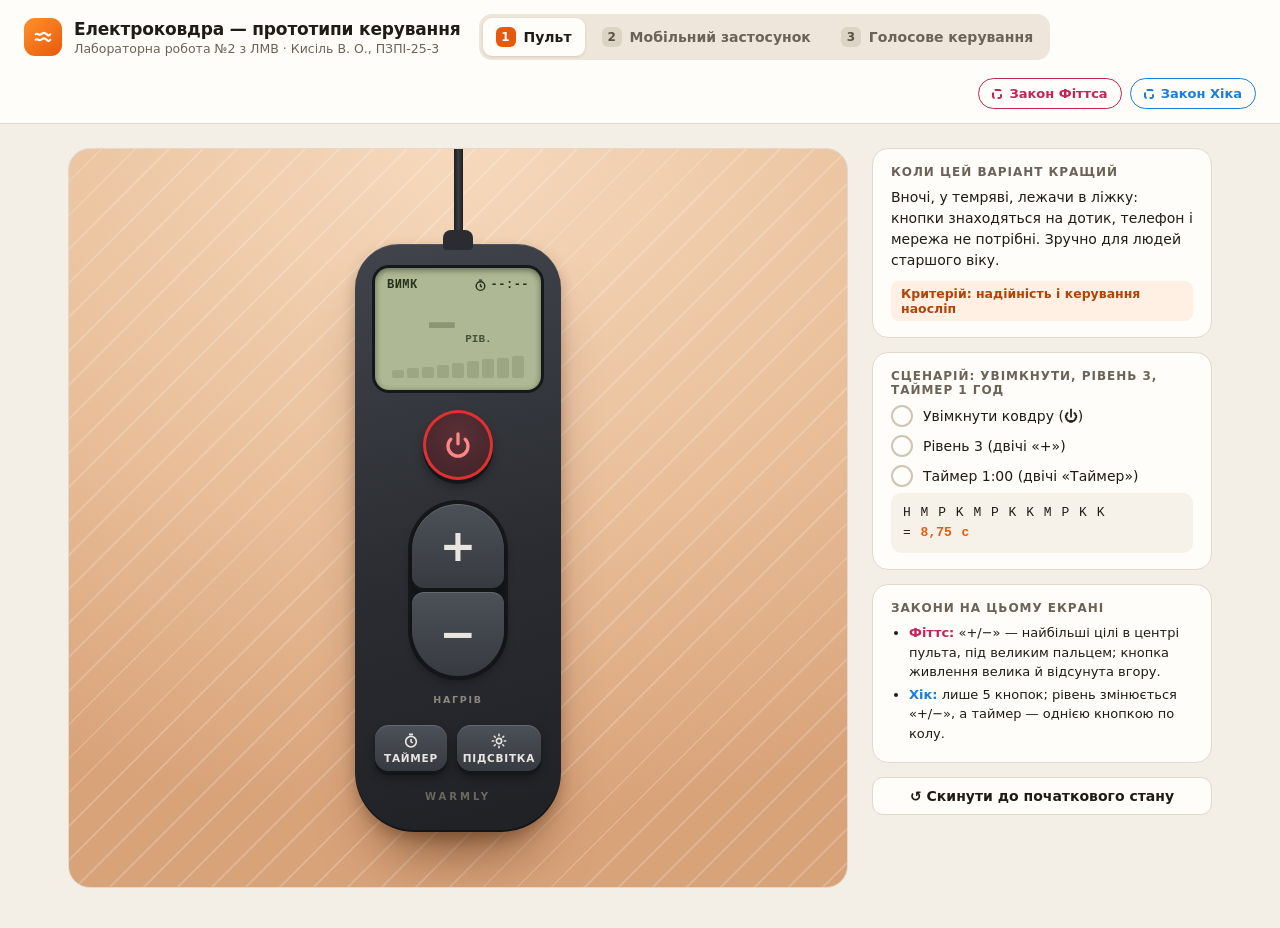
==== index.html @ 51c8631b "Розбити прототип на сторінки, стилі, скрипти та шрифти - index.html / app.html / voice.html — окрема" ====
<!DOCTYPE html>
<html lang="uk">
<head>
<meta charset="utf-8">
<meta name="viewport" content="width=device-width, initial-scale=1">
<title>Пульт — керування електроковдрою</title>
<link rel="stylesheet" href="css/fonts.css">
<link rel="stylesheet" href="css/base.css">
<link rel="stylesheet" href="css/remote.css">
</head>
<body>

<header class="top">
  <div class="brand">
    <div class="logo"><svg viewBox="0 0 24 24" width="22" height="22" fill="none" stroke="#fff" stroke-width="2.2" stroke-linecap="round"><path d="M4 9c2-2 4 2 6 0s4-2 6 0 2 2 4 0"/><path d="M4 15c2-2 4 2 6 0s4-2 6 0 2 2 4 0"/></svg></div>
    <div><h1>Електроковдра — прототипи керування</h1><p>Лабораторна робота №2 з ЛМВ · Кисіль В. О., ПЗПІ-25-3</p></div>
  </div>
  <nav class="tabs" aria-label="Варіанти інтерфейсу">
    <a href="index.html" data-tab="remote" aria-current="page"><span class="n">1</span>Пульт</a>
    <a href="app.html" data-tab="app"><span class="n">2</span>Мобільний застосунок</a>
    <a href="voice.html" data-tab="voice"><span class="n">3</span>Голосове керування</a>
  </nav>
  <div class="laws">
    <button class="law f" id="lawFitts" aria-pressed="false"><i></i>Закон Фіттса</button>
    <button class="law h" id="lawHick" aria-pressed="false"><i></i>Закон Хіка</button>
  </div>
</header>

<main>
<section class="panel active" id="tab-remote">
  <div class="stage" id="stage-remote">
    <div class="overlay"></div>
    <div class="remote" id="remote">
      <div class="lcd off" id="r-lcd">
        <div class="lcd-row"><span id="r-pow">ВИМК</span><span class="t"><svg viewBox="0 0 24 24" width="13" height="13" fill="none" stroke="currentColor" stroke-width="2.6"><circle cx="12" cy="13" r="8"/><path d="M12 9v4l2.5 2M9 2h6"/></svg><span id="r-timer">--:--</span></span></div>
        <div class="lcd-level"><b id="r-level">–</b><small>РІВ.</small></div>
        <div class="lcd-bars" id="r-bars"></div>
      </div>
      <div class="rkeys" id="r-keys" data-hick="лише 5 кнопок" data-hick-pos="right">
        <button class="rbtn power" id="r-power" aria-label="Увімк./вимк." data-fitts="велика окрема кнопка"><svg viewBox="0 0 24 24" fill="none" stroke="#ff8787" stroke-width="2.6" stroke-linecap="round"><path d="M12 3v8"/><path d="M6.3 7.3a8 8 0 1 0 11.4 0"/></svg></button>
        <div class="rocker" id="r-rocker" data-fitts="+/− найбільші, під пальцем">
          <button class="rbtn plus" id="r-plus" aria-label="Тепліше">+</button>
          <button class="rbtn minus" id="r-minus" aria-label="Холодніше">−</button>
        </div>
        <div class="engrave">НАГРІВ</div>
        <div class="rrow">
          <button class="rbtn" id="r-timerbtn" data-hick="таймер — 1 кнопка по колу" data-hick-pos="below"><svg viewBox="0 0 24 24" fill="none" stroke="currentColor" stroke-width="2.4"><circle cx="12" cy="13" r="8"/><path d="M12 9v4l2.5 2M9 2h6"/></svg>ТАЙМЕР</button>
          <button class="rbtn" id="r-light"><svg viewBox="0 0 24 24" fill="none" stroke="currentColor" stroke-width="2.4" stroke-linecap="round"><circle cx="12" cy="12" r="4"/><path d="M12 2v2M12 20v2M4.9 4.9l1.4 1.4M17.7 17.7l1.4 1.4M2 12h2M20 12h2M4.9 19.1l1.4-1.4M17.7 6.3l1.4-1.4"/></svg>ПІДСВІТКА</button>
        </div>
      </div>
      <div class="brandmark">WARMLY</div>
    </div>
  </div>
  <aside class="info">
    <div class="card">
      <h3>Коли цей варіант кращий</h3>
      <p>Вночі, у темряві, лежачи в ліжку: кнопки знаходяться на дотик, телефон і мережа не потрібні. Зручно для людей старшого віку.</p>
      <span class="crit">Критерій: надійність і керування наосліп</span>
    </div>
    <div class="card">
      <h3>Сценарій: увімкнути, рівень 3, таймер 1 год</h3>
      <ul class="steps" id="steps-remote"></ul>
      <div class="goms">H M P K M P K K M P K K<br>= <b>8,75 с</b></div>
    </div>
    <div class="card">
      <h3>Закони на цьому екрані</h3>
      <ul class="legend">
        <li><span class="f">Фіттс:</span> «+/−» — найбільші цілі в центрі пульта, під великим пальцем; кнопка живлення велика й відсунута вгору.</li>
        <li><span class="h">Хік:</span> лише 5 кнопок; рівень змінюється «+/−», а таймер — однією кнопкою по колу.</li>
      </ul>
    </div>
    <button class="reset" data-reset="remote">↺ Скинути до початкового стану</button>
  </aside>
</section>
</main>

<script src="js/common.js"></script>
<script src="js/remote.js"></script>
</body>
</html>
---- css/fonts.css ----
/* Локальні шрифти: Manrope та JetBrains Mono (кирилиця + латиниця) */
/* Manrope 400 — cyrillic */
@font-face{font-family:'Manrope';font-style:normal;font-weight:400;font-display:swap;src:url(../fonts/manrope-400-cyrillic.woff2) format('woff2');unicode-range:U+0301,U+0400-045F,U+0490-0491,U+04B0-04B1,U+2116}

/* Manrope 400 — latin */
@font-face{font-family:'Manrope';font-style:normal;font-weight:400;font-display:swap;src:url(../fonts/manrope-400-latin.woff2) format('woff2');unicode-range:U+0000-00FF,U+0131,U+0152-0153,U+02BB-02BC,U+02C6,U+02DA,U+02DC,U+0304,U+0308,U+0329,U+2000-206F,U+20AC,U+2122,U+2191,U+2193,U+2212,U+2215,U+FEFF,U+FFFD}

/* Manrope 600 — cyrillic */
@font-face{font-family:'Manrope';font-style:normal;font-weight:600;font-display:swap;src:url(../fonts/manrope-600-cyrillic.woff2) format('woff2');unicode-range:U+0301,U+0400-045F,U+0490-0491,U+04B0-04B1,U+2116}

/* Manrope 600 — latin */
@font-face{font-family:'Manrope';font-style:normal;font-weight:600;font-display:swap;src:url(../fonts/manrope-600-latin.woff2) format('woff2');unicode-range:U+0000-00FF,U+0131,U+0152-0153,U+02BB-02BC,U+02C6,U+02DA,U+02DC,U+0304,U+0308,U+0329,U+2000-206F,U+20AC,U+2122,U+2191,U+2193,U+2212,U+2215,U+FEFF,U+FFFD}

/* Manrope 700 — cyrillic */
@font-face{font-family:'Manrope';font-style:normal;font-weight:700;font-display:swap;src:url(../fonts/manrope-700-cyrillic.woff2) format('woff2');unicode-range:U+0301,U+0400-045F,U+0490-0491,U+04B0-04B1,U+2116}

/* Manrope 700 — latin */
@font-face{font-family:'Manrope';font-style:normal;font-weight:700;font-display:swap;src:url(../fonts/manrope-700-latin.woff2) format('woff2');unicode-range:U+0000-00FF,U+0131,U+0152-0153,U+02BB-02BC,U+02C6,U+02DA,U+02DC,U+0304,U+0308,U+0329,U+2000-206F,U+20AC,U+2122,U+2191,U+2193,U+2212,U+2215,U+FEFF,U+FFFD}

/* Manrope 800 — cyrillic */
@font-face{font-family:'Manrope';font-style:normal;font-weight:800;font-display:swap;src:url(../fonts/manrope-800-cyrillic.woff2) format('woff2');unicode-range:U+0301,U+0400-045F,U+0490-0491,U+04B0-04B1,U+2116}

/* Manrope 800 — latin */
@font-face{font-family:'Manrope';font-style:normal;font-weight:800;font-display:swap;src:url(../fonts/manrope-800-latin.woff2) format('woff2');unicode-range:U+0000-00FF,U+0131,U+0152-0153,U+02BB-02BC,U+02C6,U+02DA,U+02DC,U+0304,U+0308,U+0329,U+2000-206F,U+20AC,U+2122,U+2191,U+2193,U+2212,U+2215,U+FEFF,U+FFFD}

/* JetBrains Mono 700 — cyrillic */
@font-face{font-family:'JetBrains Mono';font-style:normal;font-weight:700;font-display:swap;src:url(../fonts/jetbrains-mono-700-cyrillic.woff2) format('woff2');unicode-range:U+0301,U+0400-045F,U+0490-0491,U+04B0-04B1,U+2116}

/* JetBrains Mono 700 — latin */
@font-face{font-family:'JetBrains Mono';font-style:normal;font-weight:700;font-display:swap;src:url(../fonts/jetbrains-mono-700-latin.woff2) format('woff2');unicode-range:U+0000-00FF,U+0131,U+0152-0153,U+02BB-02BC,U+02C6,U+02DA,U+02DC,U+0304,U+0308,U+0329,U+2000-206F,U+20AC,U+2122,U+2191,U+2193,U+2212,U+2215,U+FEFF,U+FFFD}
---- css/base.css ----
/* Спільні стилі: змінні, верхня панель, макет, позначки законів, бічна панель */
:root{
  --bg:#f3eee6; --paper:#fffdf9; --ink:#1f1b16; --muted:#6c6358; --line:#e2d9cc;
  --heat:#e8590c; --heat-2:#f76707; --heat-soft:#fff0e3;
  --fitts:#c2255c; --hick:#1c7ed6; --ok:#2f9e44;
}
*{box-sizing:border-box}
html,body{margin:0}
body{font-family:Manrope,system-ui,sans-serif;background:var(--bg);color:var(--ink);-webkit-font-smoothing:antialiased}
button{font-family:inherit}

/* ---------- top bar ---------- */
.top{display:flex;align-items:center;gap:18px;padding:14px 24px;background:var(--paper);border-bottom:1px solid var(--line);flex-wrap:wrap;position:sticky;top:0;z-index:20}
.brand{display:flex;align-items:center;gap:12px}
.logo{width:38px;height:38px;border-radius:11px;background:linear-gradient(140deg,#ff922b,#e8590c);display:grid;place-items:center}
.brand h1{font-size:17px;margin:0;font-weight:800;letter-spacing:-.01em}
.brand p{margin:2px 0 0;font-size:12.5px;color:var(--muted)}
.tabs{display:flex;gap:4px;background:#eee6da;padding:4px;border-radius:13px}
.tabs a{text-decoration:none;border:0;background:transparent;padding:9px 13px;border-radius:9px;font-weight:600;font-size:14px;color:var(--muted);cursor:pointer;display:flex;gap:8px;align-items:center}
.tabs a .n{width:20px;height:20px;border-radius:6px;background:#ddd3c4;color:#5b5247;font-size:12px;font-weight:800;display:grid;place-items:center}
.tabs a[aria-current="page"]{background:var(--paper);color:var(--ink);box-shadow:0 1px 3px rgba(60,40,20,.14)}
.tabs a[aria-current="page"] .n{background:var(--heat);color:#fff}
.laws{margin-left:auto;display:flex;gap:8px;align-items:center}
.laws .lbl{font-size:12.5px;color:var(--muted);margin-right:2px}
.law{border:1.5px solid currentColor;background:transparent;border-radius:999px;padding:7px 13px;font-weight:700;font-size:13px;cursor:pointer;display:flex;align-items:center;gap:7px}
.law i{width:10px;height:10px;border-radius:3px;border:2px dashed currentColor}
.law.f{color:var(--fitts)} .law.h{color:var(--hick)}
.law[aria-pressed="true"].f{background:var(--fitts);color:#fff}
.law[aria-pressed="true"].h{background:var(--hick);color:#fff}

/* ---------- layout ---------- */
main{max-width:1200px;margin:0 auto;padding:24px 28px 40px}
.panel{display:none;grid-template-columns:minmax(0,1fr) 340px;gap:24px;align-items:start}
.panel.active{display:grid}
.stage{position:relative;border-radius:22px;min-height:740px;display:grid;place-items:center;padding:40px 30px;border:1px solid var(--line);overflow:hidden}
.overlay{position:absolute;inset:0;pointer-events:none;z-index:200}
.mark{position:absolute;border:2.5px dashed;border-radius:14px}
.mark.f{border-color:var(--fitts);background:rgba(194,37,92,.08)}
.mark.h{border-color:var(--hick);background:rgba(28,126,214,.08)}
.mark .tag{position:absolute;left:-3px;top:-27px;white-space:nowrap;font-weight:700;font-size:12px;color:#fff;padding:4px 9px;border-radius:7px;box-shadow:0 2px 6px rgba(0,0,0,.18)}
.mark.f .tag{background:var(--fitts)} .mark.h .tag{background:var(--hick)}
.mark.below .tag{top:auto;bottom:-27px}
.mark.right .tag{left:auto;right:-3px}
.mark.in .tag{top:6px;left:auto;right:8px}
.mark.side .tag{left:calc(100% + 8px);top:50%;transform:translateY(-50%)}

.info{display:flex;flex-direction:column;gap:14px}
.card{background:var(--paper);border:1px solid var(--line);border-radius:16px;padding:16px 18px}
.card h3{margin:0 0 8px;font-size:12px;text-transform:uppercase;letter-spacing:.08em;color:var(--muted);font-weight:800}
.card p{margin:0;font-size:14px;line-height:1.5}
.card .crit{margin-top:10px;display:inline-block;background:var(--heat-soft);color:#b0440a;font-weight:700;font-size:12.5px;padding:5px 10px;border-radius:8px}
.steps{list-style:none;margin:0;padding:0;display:flex;flex-direction:column;gap:8px}
.steps li{display:flex;gap:10px;align-items:center;font-size:14px}
.steps li .dot{width:22px;height:22px;border-radius:50%;border:2px solid #cfc5b6;flex:none;display:grid;place-items:center;transition:.2s}
.steps li.done .dot{background:var(--ok);border-color:var(--ok)}
.steps li.done .dot::after{content:"";width:9px;height:5px;border:2.5px solid #fff;border-top:0;border-right:0;transform:rotate(-45deg) translate(1px,-1px)}
.steps li.done span{color:var(--muted);text-decoration:line-through}
.goms{font-family:"JetBrains Mono",ui-monospace,monospace;font-size:13px;background:#f6f1e9;border-radius:10px;padding:10px 12px;margin-top:6px;line-height:1.55;word-spacing:2px}
.goms b{color:var(--heat)}
.reset{border:1.5px solid var(--line);background:var(--paper);border-radius:11px;padding:10px 14px;font-weight:700;font-size:14px;cursor:pointer;color:var(--ink)}
.reset:hover{border-color:#cbbfae}
.legend{font-size:13px;line-height:1.5;margin:0;padding-left:18px}
.legend li{margin:3px 0}
.legend .f{color:var(--fitts);font-weight:700}.legend .h{color:var(--hick);font-weight:700}
---- css/remote.css ----
/* Варіант 1 — фізичний пульт */
#stage-remote{background:
  repeating-linear-gradient(135deg,rgba(255,255,255,.0) 0 22px,rgba(255,255,255,.18) 22px 24px),
  radial-gradient(120% 90% at 50% 0%,#f6d9bd 0%,#e9bf9a 55%,#d9a37a 100%)}
.remote{position:relative;width:206px;padding:24px 20px 30px;background:linear-gradient(165deg,#41444b 0%,#2a2c31 55%,#1f2125 100%);border-radius:44px 44px 60px 60px;box-shadow:0 40px 60px -28px rgba(60,25,0,.65),0 6px 14px rgba(60,25,0,.25),inset 0 1px 0 rgba(255,255,255,.1),inset 0 -2px 0 rgba(0,0,0,.4);display:flex;flex-direction:column;align-items:center;gap:20px;margin-top:40px}
.remote::before{content:"";position:absolute;top:-400px;left:50%;width:9px;margin-left:-4.5px;height:400px;background:linear-gradient(90deg,#1e1f22,#3a3c41,#1e1f22);border-radius:4px}
.remote::after{content:"";position:absolute;top:-14px;left:50%;width:30px;margin-left:-15px;height:20px;background:#2a2c31;border-radius:8px 8px 4px 4px}
.lcd{width:100%;border-radius:14px;padding:10px 12px 12px;background:#aeb894;box-shadow:inset 0 2px 6px rgba(0,0,0,.45),0 0 0 3px #17181b;font-family:"JetBrains Mono",monospace;color:#26301a;transition:background .25s, box-shadow .25s}
.lcd.lit{background:#ffcf8a;box-shadow:inset 0 2px 6px rgba(120,50,0,.35),0 0 0 3px #17181b,0 0 22px rgba(255,170,60,.55);color:#3a1d00}
.lcd-row{display:flex;justify-content:space-between;align-items:center;font-size:12px;font-weight:700;letter-spacing:.04em}
.lcd-row .t{display:flex;align-items:center;gap:4px}
.lcd-level{display:flex;align-items:flex-end;justify-content:center;gap:6px;margin:4px 0 2px}
.lcd-level b{font-size:58px;line-height:1;font-weight:700}
.lcd-level small{font-size:11px;font-weight:700;margin-bottom:9px;opacity:.75}
.lcd-bars{display:flex;gap:3px;align-items:flex-end;justify-content:center;height:22px}
.lcd-bars i{width:12px;background:currentColor;opacity:.13;border-radius:2px}
.lcd-bars i.on{opacity:.9}
.lcd.off .lcd-level b{opacity:.25}
.rkeys{display:flex;flex-direction:column;align-items:center;gap:20px;width:100%}
.rbtn{border:0;cursor:pointer;color:#e9e6e1;background:linear-gradient(180deg,#4c5058,#373a40);box-shadow:0 4px 0 #15161a,0 6px 10px rgba(0,0,0,.35),inset 0 1px 0 rgba(255,255,255,.14);transition:transform .06s, box-shadow .06s}
.rbtn:active,.rbtn.pressed{transform:translateY(3px);box-shadow:0 1px 0 #15161a,0 2px 4px rgba(0,0,0,.35),inset 0 1px 0 rgba(255,255,255,.1)}
.power{width:70px;height:70px;border-radius:50%;display:grid;place-items:center;background:radial-gradient(circle at 50% 35%,#5a3036,#3d2226);box-shadow:0 4px 0 #15161a,0 6px 10px rgba(0,0,0,.35),inset 0 0 0 3px #e03131}
.power svg{width:30px;height:30px}
.power.is-on svg{filter:drop-shadow(0 0 6px #ff6b6b)}
.rocker{width:100px;border-radius:50px;background:#17181b;padding:4px;display:flex;flex-direction:column;gap:4px}
.rocker .rbtn{height:84px;font-size:44px;font-weight:600;line-height:1;display:grid;place-items:center}
.rocker .plus{border-radius:46px 46px 12px 12px}
.rocker .minus{border-radius:12px 12px 46px 46px}
.rrow{display:flex;gap:10px;width:100%}
.rrow .rbtn{flex:1;height:46px;border-radius:14px;font-size:10.5px;font-weight:800;letter-spacing:.07em;display:flex;flex-direction:column;align-items:center;justify-content:center;gap:3px}
.rrow .rbtn svg{width:16px;height:16px}
.engrave{font-size:9.5px;letter-spacing:.18em;color:#8b8780;font-weight:700;margin-top:-6px}
.brandmark{font-size:10px;letter-spacing:.3em;color:#6b6862;font-weight:800}
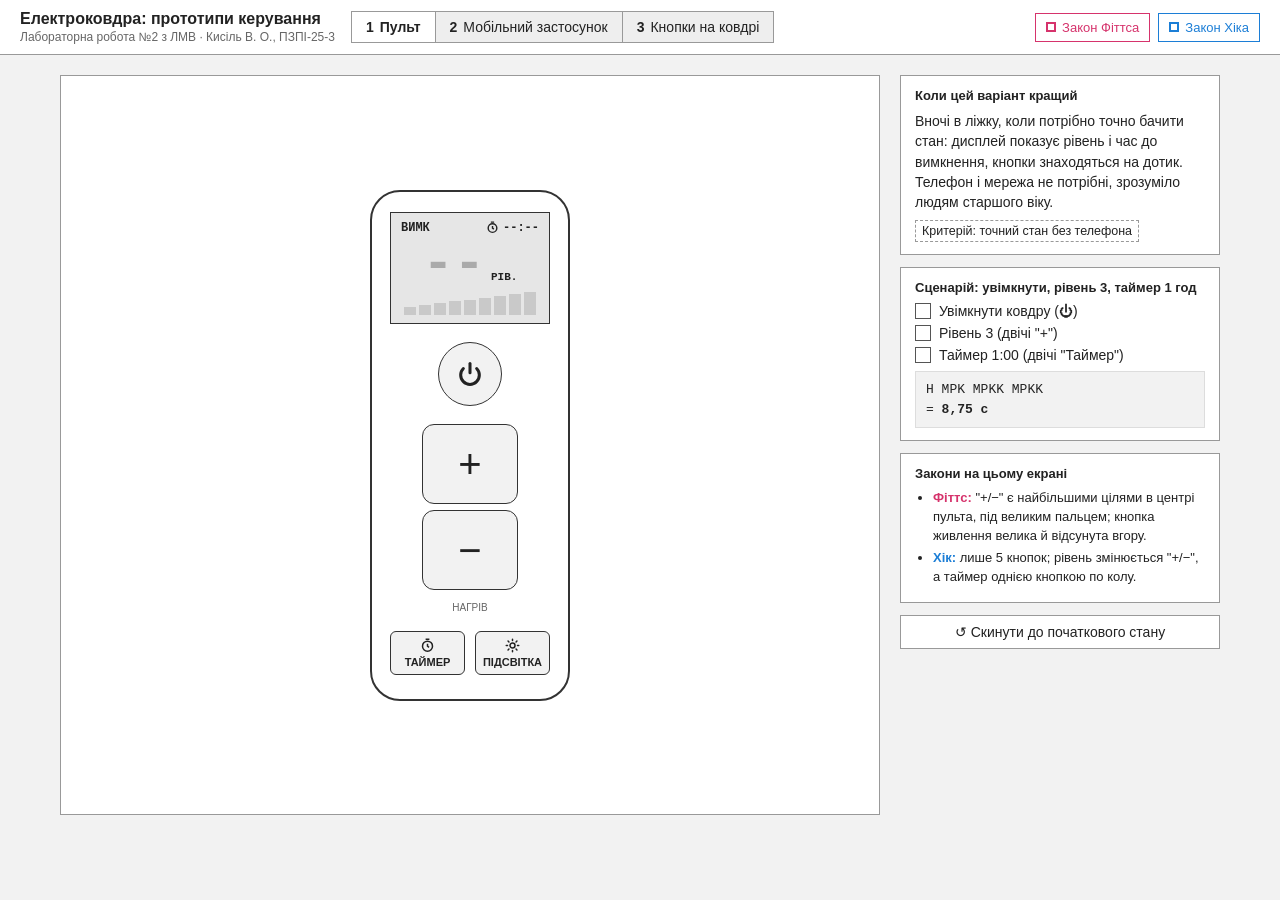
==== commit bd4309d7: "Замінити прототип на спрощений варіант з кнопками на ковдрі - третя сторінка: blanket.html (кнопки н" ====
--- a/index.html
+++ b/index.html
@@ -3,8 +3,7 @@
 <head>
 <meta charset="utf-8">
 <meta name="viewport" content="width=device-width, initial-scale=1">
-<title>Пульт — керування електроковдрою</title>
-<link rel="stylesheet" href="css/fonts.css">
+<title>Пульт: керування електроковдрою</title>
 <link rel="stylesheet" href="css/base.css">
 <link rel="stylesheet" href="css/remote.css">
 </head>
@@ -13,12 +12,12 @@
 <header class="top">
   <div class="brand">
     <div class="logo"><svg viewBox="0 0 24 24" width="22" height="22" fill="none" stroke="#fff" stroke-width="2.2" stroke-linecap="round"><path d="M4 9c2-2 4 2 6 0s4-2 6 0 2 2 4 0"/><path d="M4 15c2-2 4 2 6 0s4-2 6 0 2 2 4 0"/></svg></div>
-    <div><h1>Електроковдра — прототипи керування</h1><p>Лабораторна робота №2 з ЛМВ · Кисіль В. О., ПЗПІ-25-3</p></div>
+    <div><h1>Електроковдра: прототипи керування</h1><p>Лабораторна робота №2 з ЛМВ · Кисіль В. О., ПЗПІ-25-3</p></div>
   </div>
   <nav class="tabs" aria-label="Варіанти інтерфейсу">
     <a href="index.html" data-tab="remote" aria-current="page"><span class="n">1</span>Пульт</a>
     <a href="app.html" data-tab="app"><span class="n">2</span>Мобільний застосунок</a>
-    <a href="voice.html" data-tab="voice"><span class="n">3</span>Голосове керування</a>
+    <a href="blanket.html" data-tab="blanket"><span class="n">3</span>Кнопки на ковдрі</a>
   </nav>
   <div class="laws">
     <button class="law f" id="lawFitts" aria-pressed="false"><i></i>Закон Фіттса</button>
@@ -33,7 +32,7 @@
     <div class="remote" id="remote">
       <div class="lcd off" id="r-lcd">
         <div class="lcd-row"><span id="r-pow">ВИМК</span><span class="t"><svg viewBox="0 0 24 24" width="13" height="13" fill="none" stroke="currentColor" stroke-width="2.6"><circle cx="12" cy="13" r="8"/><path d="M12 9v4l2.5 2M9 2h6"/></svg><span id="r-timer">--:--</span></span></div>
-        <div class="lcd-level"><b id="r-level">–</b><small>РІВ.</small></div>
+        <div class="lcd-level"><b id="r-level"></b><small>РІВ.</small></div>
         <div class="lcd-bars" id="r-bars"></div>
       </div>
       <div class="rkeys" id="r-keys" data-hick="лише 5 кнопок" data-hick-pos="right">
@@ -44,7 +43,7 @@
         </div>
         <div class="engrave">НАГРІВ</div>
         <div class="rrow">
-          <button class="rbtn" id="r-timerbtn" data-hick="таймер — 1 кнопка по колу" data-hick-pos="below"><svg viewBox="0 0 24 24" fill="none" stroke="currentColor" stroke-width="2.4"><circle cx="12" cy="13" r="8"/><path d="M12 9v4l2.5 2M9 2h6"/></svg>ТАЙМЕР</button>
+          <button class="rbtn" id="r-timerbtn" data-hick="таймер: 1 кнопка по колу" data-hick-pos="below"><svg viewBox="0 0 24 24" fill="none" stroke="currentColor" stroke-width="2.4"><circle cx="12" cy="13" r="8"/><path d="M12 9v4l2.5 2M9 2h6"/></svg>ТАЙМЕР</button>
           <button class="rbtn" id="r-light"><svg viewBox="0 0 24 24" fill="none" stroke="currentColor" stroke-width="2.4" stroke-linecap="round"><circle cx="12" cy="12" r="4"/><path d="M12 2v2M12 20v2M4.9 4.9l1.4 1.4M17.7 17.7l1.4 1.4M2 12h2M20 12h2M4.9 19.1l1.4-1.4M17.7 6.3l1.4-1.4"/></svg>ПІДСВІТКА</button>
         </div>
       </div>
@@ -54,19 +53,19 @@
   <aside class="info">
     <div class="card">
       <h3>Коли цей варіант кращий</h3>
-      <p>Вночі, у темряві, лежачи в ліжку: кнопки знаходяться на дотик, телефон і мережа не потрібні. Зручно для людей старшого віку.</p>
-      <span class="crit">Критерій: надійність і керування наосліп</span>
+      <p>Вночі в ліжку, коли потрібно точно бачити стан: дисплей показує рівень і час до вимкнення, кнопки знаходяться на дотик. Телефон і мережа не потрібні, зрозуміло людям старшого віку.</p>
+      <span class="crit">Критерій: точний стан без телефона</span>
     </div>
     <div class="card">
       <h3>Сценарій: увімкнути, рівень 3, таймер 1 год</h3>
       <ul class="steps" id="steps-remote"></ul>
-      <div class="goms">H M P K M P K K M P K K<br>= <b>8,75 с</b></div>
+      <div class="goms">H MPK MPKK MPKK<br>= <b>8,75 с</b></div>
     </div>
     <div class="card">
       <h3>Закони на цьому екрані</h3>
       <ul class="legend">
-        <li><span class="f">Фіттс:</span> «+/−» — найбільші цілі в центрі пульта, під великим пальцем; кнопка живлення велика й відсунута вгору.</li>
-        <li><span class="h">Хік:</span> лише 5 кнопок; рівень змінюється «+/−», а таймер — однією кнопкою по колу.</li>
+        <li><span class="f">Фіттс:</span> "+/−" є найбільшими цілями в центрі пульта, під великим пальцем; кнопка живлення велика й відсунута вгору.</li>
+        <li><span class="h">Хік:</span> лише 5 кнопок; рівень змінюється "+/−", а таймер однією кнопкою по колу.</li>
       </ul>
     </div>
     <button class="reset" data-reset="remote">↺ Скинути до початкового стану</button>
--- a/css/base.css
+++ b/css/base.css
@@ -1,64 +1,56 @@
 /* Спільні стилі: змінні, верхня панель, макет, позначки законів, бічна панель */
-:root{
-  --bg:#f3eee6; --paper:#fffdf9; --ink:#1f1b16; --muted:#6c6358; --line:#e2d9cc;
-  --heat:#e8590c; --heat-2:#f76707; --heat-soft:#fff0e3;
-  --fitts:#c2255c; --hick:#1c7ed6; --ok:#2f9e44;
-}
+:root{--ink:#222;--muted:#666;--line:#999;--fitts:#d6336c;--hick:#1c7ed6}
 *{box-sizing:border-box}
 html,body{margin:0}
-body{font-family:Manrope,system-ui,sans-serif;background:var(--bg);color:var(--ink);-webkit-font-smoothing:antialiased}
-button{font-family:inherit}
+body{font-family:Arial,"Liberation Sans",Helvetica,sans-serif;background:#f2f2f2;color:var(--ink)}
+button{font-family:inherit;color:inherit}
 
-/* ---------- top bar ---------- */
-.top{display:flex;align-items:center;gap:18px;padding:14px 24px;background:var(--paper);border-bottom:1px solid var(--line);flex-wrap:wrap;position:sticky;top:0;z-index:20}
-.brand{display:flex;align-items:center;gap:12px}
-.logo{width:38px;height:38px;border-radius:11px;background:linear-gradient(140deg,#ff922b,#e8590c);display:grid;place-items:center}
-.brand h1{font-size:17px;margin:0;font-weight:800;letter-spacing:-.01em}
-.brand p{margin:2px 0 0;font-size:12.5px;color:var(--muted)}
-.tabs{display:flex;gap:4px;background:#eee6da;padding:4px;border-radius:13px}
-.tabs a{text-decoration:none;border:0;background:transparent;padding:9px 13px;border-radius:9px;font-weight:600;font-size:14px;color:var(--muted);cursor:pointer;display:flex;gap:8px;align-items:center}
-.tabs a .n{width:20px;height:20px;border-radius:6px;background:#ddd3c4;color:#5b5247;font-size:12px;font-weight:800;display:grid;place-items:center}
-.tabs a[aria-current="page"]{background:var(--paper);color:var(--ink);box-shadow:0 1px 3px rgba(60,40,20,.14)}
-.tabs a[aria-current="page"] .n{background:var(--heat);color:#fff}
-.laws{margin-left:auto;display:flex;gap:8px;align-items:center}
-.laws .lbl{font-size:12.5px;color:var(--muted);margin-right:2px}
-.law{border:1.5px solid currentColor;background:transparent;border-radius:999px;padding:7px 13px;font-weight:700;font-size:13px;cursor:pointer;display:flex;align-items:center;gap:7px}
-.law i{width:10px;height:10px;border-radius:3px;border:2px dashed currentColor}
+/* top bar */
+.top{display:flex;align-items:center;gap:16px;padding:10px 20px;background:#fff;border-bottom:1px solid var(--line);flex-wrap:wrap}
+.brand{display:flex;align-items:center;gap:10px}
+.logo{display:none}
+.brand h1{font-size:16px;margin:0}
+.brand p{margin:2px 0 0;font-size:12px;color:var(--muted)}
+.tabs{display:flex}
+.tabs a{color:inherit;text-decoration:none;border:1px solid var(--line);background:#eee;padding:7px 14px;font-size:14px;cursor:pointer;margin-right:-1px;display:flex;gap:6px;align-items:center}
+.tabs a .n{font-weight:bold}
+.tabs a[aria-current="page"]{background:#fff;font-weight:bold}
+.laws{margin-left:auto;display:flex;gap:8px}
+.law{border:1px solid currentColor;background:#fff;padding:6px 10px;font-size:13px;cursor:pointer;display:flex;align-items:center;gap:6px}
+.law i{width:10px;height:10px;border:2px dashed currentColor}
 .law.f{color:var(--fitts)} .law.h{color:var(--hick)}
 .law[aria-pressed="true"].f{background:var(--fitts);color:#fff}
 .law[aria-pressed="true"].h{background:var(--hick);color:#fff}
 
-/* ---------- layout ---------- */
-main{max-width:1200px;margin:0 auto;padding:24px 28px 40px}
-.panel{display:none;grid-template-columns:minmax(0,1fr) 340px;gap:24px;align-items:start}
+/* layout */
+main{max-width:1200px;margin:0 auto;padding:20px}
+.panel{display:none;grid-template-columns:minmax(0,1fr) 320px;gap:20px;align-items:start}
 .panel.active{display:grid}
-.stage{position:relative;border-radius:22px;min-height:740px;display:grid;place-items:center;padding:40px 30px;border:1px solid var(--line);overflow:hidden}
+.stage{position:relative;background:#fff;border:1px solid var(--line);min-height:740px;display:grid;place-items:center;padding:40px 30px;overflow:hidden}
 .overlay{position:absolute;inset:0;pointer-events:none;z-index:200}
-.mark{position:absolute;border:2.5px dashed;border-radius:14px}
-.mark.f{border-color:var(--fitts);background:rgba(194,37,92,.08)}
+.mark{position:absolute;border:2.5px dashed;border-radius:6px}
+.mark.f{border-color:var(--fitts);background:rgba(214,51,108,.08)}
 .mark.h{border-color:var(--hick);background:rgba(28,126,214,.08)}
-.mark .tag{position:absolute;left:-3px;top:-27px;white-space:nowrap;font-weight:700;font-size:12px;color:#fff;padding:4px 9px;border-radius:7px;box-shadow:0 2px 6px rgba(0,0,0,.18)}
+.mark .tag{position:absolute;left:-3px;top:-25px;white-space:nowrap;font-weight:bold;font-size:12px;color:#fff;padding:3px 7px;border-radius:3px}
 .mark.f .tag{background:var(--fitts)} .mark.h .tag{background:var(--hick)}
-.mark.below .tag{top:auto;bottom:-27px}
+.mark.below .tag{top:auto;bottom:-25px}
 .mark.right .tag{left:auto;right:-3px}
 .mark.in .tag{top:6px;left:auto;right:8px}
 .mark.side .tag{left:calc(100% + 8px);top:50%;transform:translateY(-50%)}
 
-.info{display:flex;flex-direction:column;gap:14px}
-.card{background:var(--paper);border:1px solid var(--line);border-radius:16px;padding:16px 18px}
-.card h3{margin:0 0 8px;font-size:12px;text-transform:uppercase;letter-spacing:.08em;color:var(--muted);font-weight:800}
-.card p{margin:0;font-size:14px;line-height:1.5}
-.card .crit{margin-top:10px;display:inline-block;background:var(--heat-soft);color:#b0440a;font-weight:700;font-size:12.5px;padding:5px 10px;border-radius:8px}
-.steps{list-style:none;margin:0;padding:0;display:flex;flex-direction:column;gap:8px}
-.steps li{display:flex;gap:10px;align-items:center;font-size:14px}
-.steps li .dot{width:22px;height:22px;border-radius:50%;border:2px solid #cfc5b6;flex:none;display:grid;place-items:center;transition:.2s}
-.steps li.done .dot{background:var(--ok);border-color:var(--ok)}
-.steps li.done .dot::after{content:"";width:9px;height:5px;border:2.5px solid #fff;border-top:0;border-right:0;transform:rotate(-45deg) translate(1px,-1px)}
-.steps li.done span{color:var(--muted);text-decoration:line-through}
-.goms{font-family:"JetBrains Mono",ui-monospace,monospace;font-size:13px;background:#f6f1e9;border-radius:10px;padding:10px 12px;margin-top:6px;line-height:1.55;word-spacing:2px}
-.goms b{color:var(--heat)}
-.reset{border:1.5px solid var(--line);background:var(--paper);border-radius:11px;padding:10px 14px;font-weight:700;font-size:14px;cursor:pointer;color:var(--ink)}
-.reset:hover{border-color:#cbbfae}
-.legend{font-size:13px;line-height:1.5;margin:0;padding-left:18px}
+.info{display:flex;flex-direction:column;gap:12px}
+.card{background:#fff;border:1px solid var(--line);padding:12px 14px}
+.card h3{margin:0 0 8px;font-size:13px}
+.card p{margin:0;font-size:14px;line-height:1.45}
+.card .crit{margin-top:8px;display:inline-block;border:1px dashed var(--line);font-size:12.5px;padding:3px 6px}
+.steps{list-style:none;margin:0;padding:0;display:flex;flex-direction:column;gap:6px}
+.steps li{display:flex;gap:8px;align-items:center;font-size:14px}
+.steps li .dot{width:16px;height:16px;border:1.5px solid #555;flex:none;display:grid;place-items:center;font-size:12px;line-height:1}
+.steps li.done .dot{background:#555}
+.steps li.done .dot::after{content:"";width:7px;height:4px;border:2px solid #fff;border-top:0;border-right:0;transform:rotate(-45deg) translate(1px,-1px)}
+.steps li.done span{color:var(--muted)}
+.goms{font-family:"Courier New",monospace;font-size:13px;background:#f2f2f2;border:1px solid #ddd;padding:8px 10px;margin-top:8px;line-height:1.5}
+.reset{border:1px solid var(--line);background:#fff;padding:8px 12px;font-size:14px;cursor:pointer}
+.legend{font-size:13px;line-height:1.45;margin:0;padding-left:18px}
 .legend li{margin:3px 0}
-.legend .f{color:var(--fitts);font-weight:700}.legend .h{color:var(--hick);font-weight:700}
+.legend .f{color:var(--fitts);font-weight:bold}.legend .h{color:var(--hick);font-weight:bold}
--- a/css/remote.css
+++ b/css/remote.css
@@ -1,33 +1,26 @@
-/* Варіант 1 — фізичний пульт */
-#stage-remote{background:
-  repeating-linear-gradient(135deg,rgba(255,255,255,.0) 0 22px,rgba(255,255,255,.18) 22px 24px),
-  radial-gradient(120% 90% at 50% 0%,#f6d9bd 0%,#e9bf9a 55%,#d9a37a 100%)}
-.remote{position:relative;width:206px;padding:24px 20px 30px;background:linear-gradient(165deg,#41444b 0%,#2a2c31 55%,#1f2125 100%);border-radius:44px 44px 60px 60px;box-shadow:0 40px 60px -28px rgba(60,25,0,.65),0 6px 14px rgba(60,25,0,.25),inset 0 1px 0 rgba(255,255,255,.1),inset 0 -2px 0 rgba(0,0,0,.4);display:flex;flex-direction:column;align-items:center;gap:20px;margin-top:40px}
-.remote::before{content:"";position:absolute;top:-400px;left:50%;width:9px;margin-left:-4.5px;height:400px;background:linear-gradient(90deg,#1e1f22,#3a3c41,#1e1f22);border-radius:4px}
-.remote::after{content:"";position:absolute;top:-14px;left:50%;width:30px;margin-left:-15px;height:20px;background:#2a2c31;border-radius:8px 8px 4px 4px}
-.lcd{width:100%;border-radius:14px;padding:10px 12px 12px;background:#aeb894;box-shadow:inset 0 2px 6px rgba(0,0,0,.45),0 0 0 3px #17181b;font-family:"JetBrains Mono",monospace;color:#26301a;transition:background .25s, box-shadow .25s}
-.lcd.lit{background:#ffcf8a;box-shadow:inset 0 2px 6px rgba(120,50,0,.35),0 0 0 3px #17181b,0 0 22px rgba(255,170,60,.55);color:#3a1d00}
-.lcd-row{display:flex;justify-content:space-between;align-items:center;font-size:12px;font-weight:700;letter-spacing:.04em}
+/* Варіант 1 — пульт */
+.remote{width:200px;padding:20px 18px 24px;background:#fff;border:2px solid #333;border-radius:30px;display:flex;flex-direction:column;align-items:center;gap:18px}
+.lcd{width:100%;border:1.5px solid #333;padding:8px 10px;background:#e6e6e6;font-family:"Courier New",monospace;color:#222}
+.lcd.lit{background:#fff4c2}
+.lcd-row{display:flex;justify-content:space-between;align-items:center;font-size:12px;font-weight:bold}
 .lcd-row .t{display:flex;align-items:center;gap:4px}
 .lcd-level{display:flex;align-items:flex-end;justify-content:center;gap:6px;margin:4px 0 2px}
-.lcd-level b{font-size:58px;line-height:1;font-weight:700}
-.lcd-level small{font-size:11px;font-weight:700;margin-bottom:9px;opacity:.75}
+.lcd-level b{font-size:52px;line-height:1}
+.lcd-level small{font-size:11px;font-weight:bold;margin-bottom:8px}
 .lcd-bars{display:flex;gap:3px;align-items:flex-end;justify-content:center;height:22px}
-.lcd-bars i{width:12px;background:currentColor;opacity:.13;border-radius:2px}
-.lcd-bars i.on{opacity:.9}
-.lcd.off .lcd-level b{opacity:.25}
-.rkeys{display:flex;flex-direction:column;align-items:center;gap:20px;width:100%}
-.rbtn{border:0;cursor:pointer;color:#e9e6e1;background:linear-gradient(180deg,#4c5058,#373a40);box-shadow:0 4px 0 #15161a,0 6px 10px rgba(0,0,0,.35),inset 0 1px 0 rgba(255,255,255,.14);transition:transform .06s, box-shadow .06s}
-.rbtn:active,.rbtn.pressed{transform:translateY(3px);box-shadow:0 1px 0 #15161a,0 2px 4px rgba(0,0,0,.35),inset 0 1px 0 rgba(255,255,255,.1)}
-.power{width:70px;height:70px;border-radius:50%;display:grid;place-items:center;background:radial-gradient(circle at 50% 35%,#5a3036,#3d2226);box-shadow:0 4px 0 #15161a,0 6px 10px rgba(0,0,0,.35),inset 0 0 0 3px #e03131}
-.power svg{width:30px;height:30px}
-.power.is-on svg{filter:drop-shadow(0 0 6px #ff6b6b)}
-.rocker{width:100px;border-radius:50px;background:#17181b;padding:4px;display:flex;flex-direction:column;gap:4px}
-.rocker .rbtn{height:84px;font-size:44px;font-weight:600;line-height:1;display:grid;place-items:center}
-.rocker .plus{border-radius:46px 46px 12px 12px}
-.rocker .minus{border-radius:12px 12px 46px 46px}
+.lcd-bars i{width:12px;background:#222;opacity:.15}
+.lcd-bars i.on{opacity:.85}
+.lcd.off .lcd-level b{opacity:.3}
+.rkeys{display:flex;flex-direction:column;align-items:center;gap:18px;width:100%}
+.rbtn{border:1.5px solid #333;background:#f2f2f2;cursor:pointer;color:#222}
+.rbtn:active{background:#d6d6d6}
+.power{width:64px;height:64px;border-radius:50%;display:grid;place-items:center}
+.power svg{width:28px;height:28px;stroke:#222}
+.power.is-on{background:#d6d6d6}
+.rocker{width:96px;display:flex;flex-direction:column;gap:6px}
+.rocker .rbtn{height:80px;font-size:40px;line-height:1;display:grid;place-items:center;border-radius:12px}
 .rrow{display:flex;gap:10px;width:100%}
-.rrow .rbtn{flex:1;height:46px;border-radius:14px;font-size:10.5px;font-weight:800;letter-spacing:.07em;display:flex;flex-direction:column;align-items:center;justify-content:center;gap:3px}
-.rrow .rbtn svg{width:16px;height:16px}
-.engrave{font-size:9.5px;letter-spacing:.18em;color:#8b8780;font-weight:700;margin-top:-6px}
-.brandmark{font-size:10px;letter-spacing:.3em;color:#6b6862;font-weight:800}
+.rrow .rbtn{flex:1;height:44px;border-radius:6px;font-size:11px;font-weight:bold;display:flex;flex-direction:column;align-items:center;justify-content:center;gap:3px}
+.rrow .rbtn svg{width:15px;height:15px}
+.engrave{font-size:10px;color:#666;margin-top:-6px}
+.brandmark{display:none}
